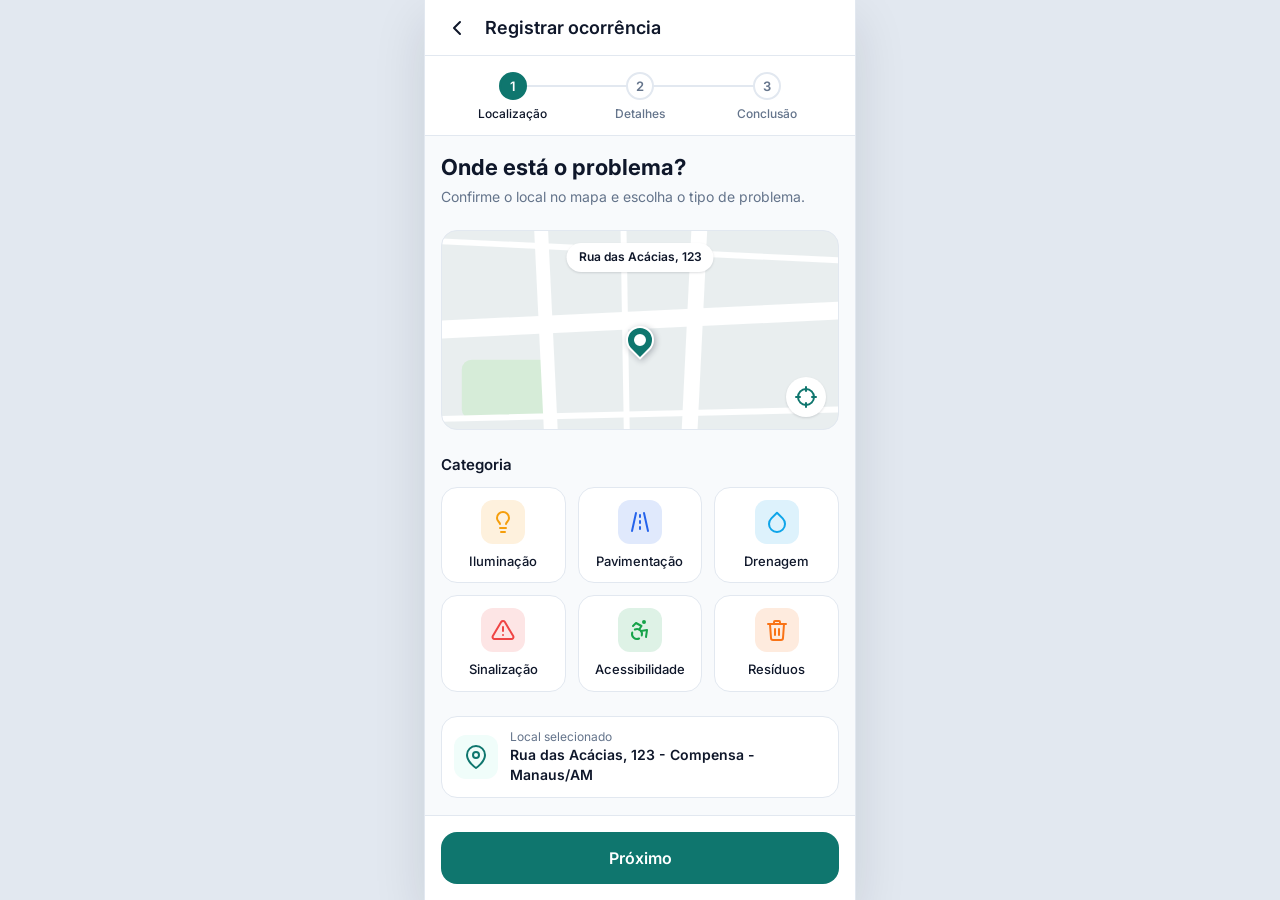
==== new-report-details.html @ d4194b4d "Primeiro commit" ====
<!DOCTYPE html>
<html lang="pt-BR">
  <head>
    <meta charset="utf-8" />
    <meta name="viewport" content="width=device-width, initial-scale=1, viewport-fit=cover" />
    <meta name="theme-color" content="#0f766e" />
    <title>Registrar ocorrência · Detalhes · InfraBairro</title>
    <link rel="preconnect" href="https://fonts.googleapis.com" />
    <link rel="preconnect" href="https://fonts.gstatic.com" crossorigin />
    <link rel="stylesheet" href="https://fonts.googleapis.com/css2?family=Inter:wght@400;500;600;700;800&display=swap" />
    <link rel="stylesheet" href="css/main.css" />
    <script src="js/icons.js" defer></script>
    <script src="js/data.js" defer></script>
    <script src="js/app.js" defer></script>
    <script src="js/new-report-details.js" defer></script>
  </head>
  <body>
    <div class="app">
      <header class="topbar">
        <!-- history.back() would break if the user opened this page directly, so link to step 1 -->
        <a class="icon-button" href="new-report-location.html" aria-label="Voltar"><span data-icon="chevron-left"></span></a>
        <h1 class="topbar__title">Registrar ocorrência</h1>
      </header>

      <div class="stepper-wrap">
        <ol class="stepper" aria-label="Etapas do registro">
          <li class="stepper__item is-done"><span class="stepper__dot"><span data-icon="check"></span></span>Localização</li>
          <li class="stepper__item is-current" aria-current="step"><span class="stepper__dot">2</span>Detalhes</li>
          <li class="stepper__item"><span class="stepper__dot">3</span>Conclusão</li>
        </ol>
      </div>

      <form class="wizard" id="details-form">
        <div class="wizard__content">
          <div>
            <h2 class="section-title">Conte mais detalhes</h2>
            <p class="section-subtitle">Uma foto e uma boa descrição ajudam a resolver mais rápido.</p>
          </div>

          <div class="summary" id="summary"></div>

          <section>
            <h3 class="group-title">Foto do problema</h3>
            <label class="upload" id="upload-box">
              <input class="sr-only" id="photo-input" type="file" accept="image/*" />
              <span data-icon="camera"></span>
              <strong>Adicionar foto</strong>
              <small>JPG ou PNG, até 5 MB</small>
            </label>
            <div class="photo-preview" id="photo-preview" hidden>
              <img id="photo-image" alt="Pré-visualização da foto anexada" />
              <button class="photo-preview__remove" id="photo-remove" type="button" aria-label="Remover foto">
                <span data-icon="x"></span>
              </button>
            </div>
          </section>

          <section>
            <label class="group-title" for="description">Descreva o problema</label>
            <textarea
              class="textarea"
              id="description"
              maxlength="500"
              minlength="10"
              required
              placeholder="Ex.: O poste em frente ao número 123 está apagado há uma semana."
            ></textarea>
            <p class="counter" id="counter" aria-live="off">0/500</p>
          </section>
        </div>

        <div class="wizard__footer">
          <button class="btn btn--primary" type="submit">Finalizar</button>
        </div>
      </form>
    </div>
  </body>
</html>
---- css/main.css ----
/* Single entry point: pages link only this file. Order matters (tokens first). */
@import url('tokens.css');
@import url('base.css');
@import url('components.css');
@import url('pages.css');
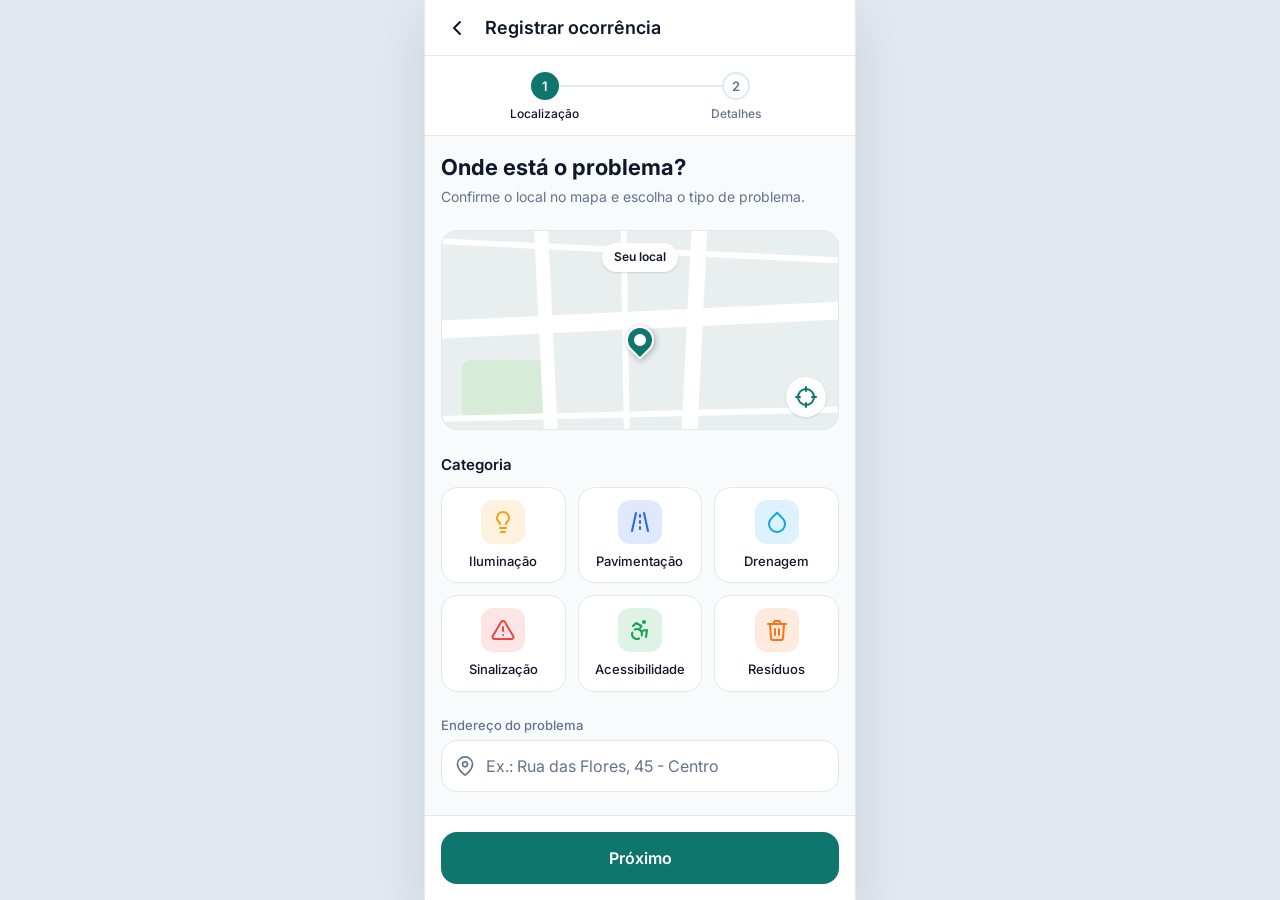
==== commit 54295889: "Permite digitar o endereço e ajusta etapas do registro Troca o endereço fixo por um campo de texto o" ====
--- a/new-report-details.html
+++ b/new-report-details.html
@@ -26,7 +26,6 @@
         <ol class="stepper" aria-label="Etapas do registro">
           <li class="stepper__item is-done"><span class="stepper__dot"><span data-icon="check"></span></span>Localização</li>
           <li class="stepper__item is-current" aria-current="step"><span class="stepper__dot">2</span>Detalhes</li>
-          <li class="stepper__item"><span class="stepper__dot">3</span>Conclusão</li>
         </ol>
       </div>
 
